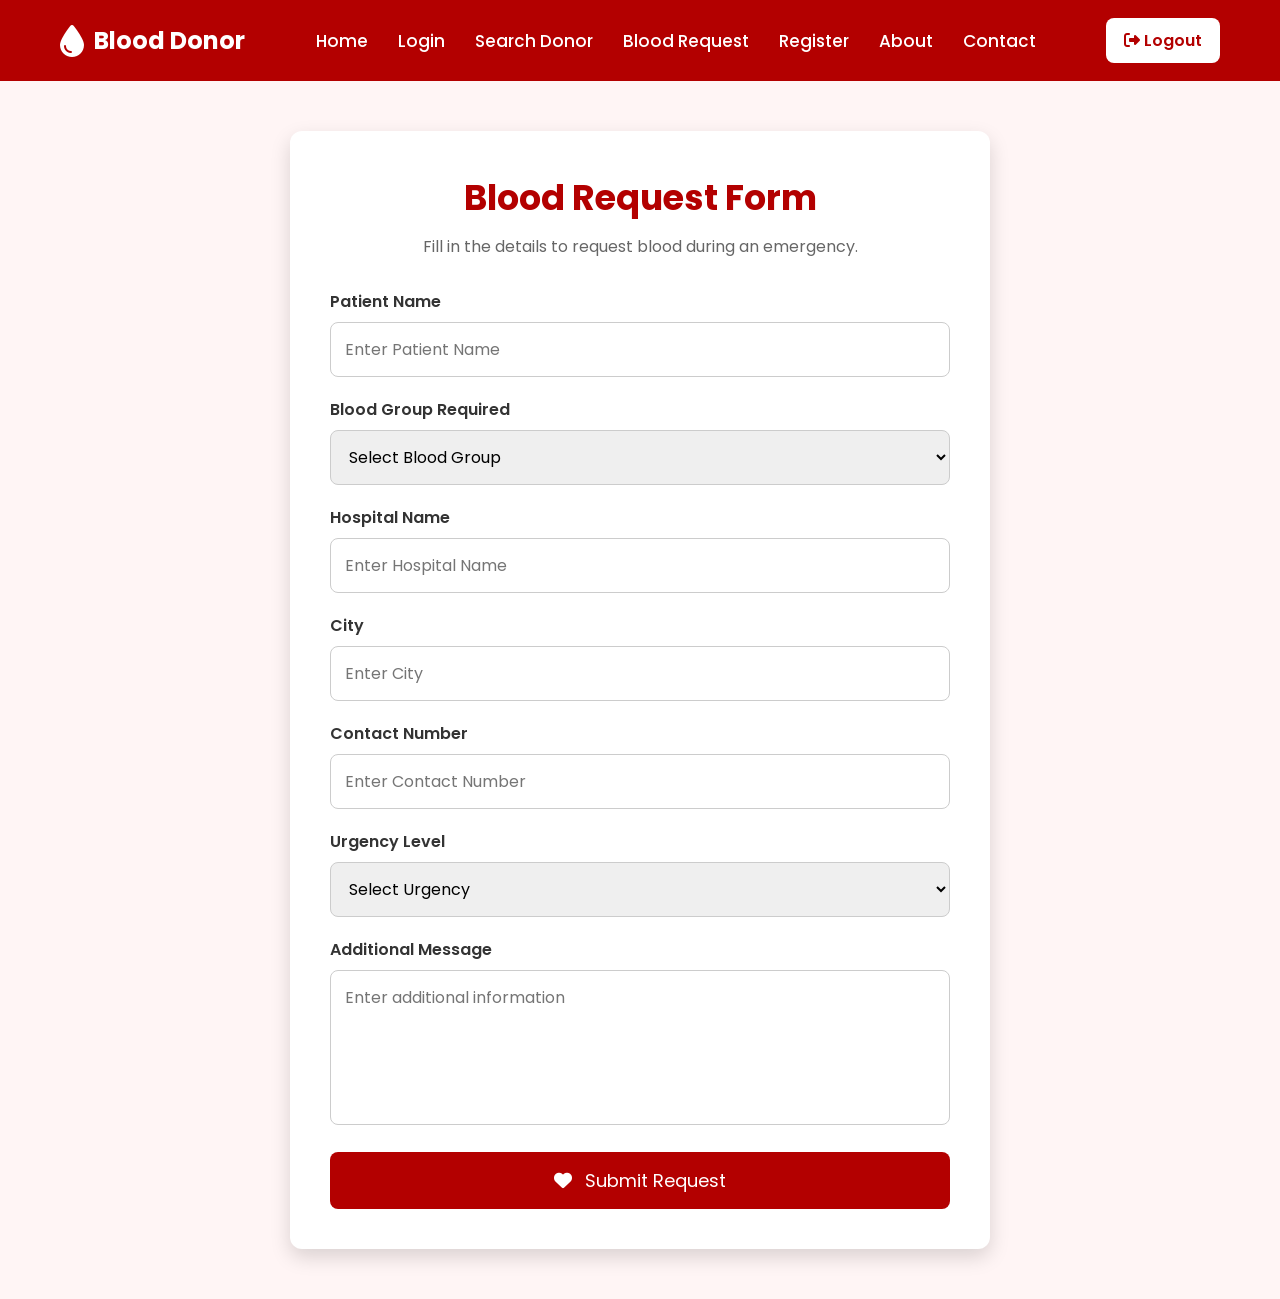
==== bloodrequest.html @ a21cd241 "Add files via upload" ====
<!DOCTYPE html>
<html lang="en">
<head>
    <meta charset="UTF-8">
    <meta name="viewport" content="width=device-width, initial-scale=1.0">
    <title>Blood Request</title>

    <link rel="stylesheet" href="bloodrequest.css">

    <link rel="stylesheet"
    href="https://cdnjs.cloudflare.com/ajax/libs/font-awesome/6.5.1/css/all.min.css">
</head>
<body>

<!-- ================= NAVBAR ================= -->

<nav class="navbar">

    <div class="logo">
        <i class="fa-solid fa-droplet"></i>
        <h2>Blood Donor</h2>
    </div>

    <ul class="nav-links">
        <li><a href="home.html">Home</a></li>
         <li><a href="login.html">Login</a></li>
          <li><a href="search.html">Search Donor</a></li>
        <li><a href="bloodrequest.html">Blood Request</a></li>
    <li><a href="register.html">Register</a></li>
        <li><a href="about.html">About</a></li>
        <li><a href="contact.html">Contact</a></li>
    </ul>

    <a href="login.html" class="logout-btn">
        <i class="fa-solid fa-right-from-bracket"></i>
        Logout
    </a>

</nav> 


<!-- ================= BLOOD REQUEST ================= -->

<section class="request">

    <div class="request-box">

        <h1>Blood Request Form</h1>

        <p>Fill in the details to request blood during an emergency.</p>

        <form>

            <div class="input-box">
                <label>Patient Name</label>
                <input type="text" placeholder="Enter Patient Name" required>
            </div>

            <div class="input-box">
                <label>Blood Group Required</label>

                <select required>
                    <option>Select Blood Group</option>
                    <option>A+</option>
                    <option>A-</option>
                    <option>B+</option>
                    <option>B-</option>
                    <option>AB+</option>
                    <option>AB-</option>
                    <option>O+</option>
                    <option>O-</option>
                </select>

            </div>

            <div class="input-box">
                <label>Hospital Name</label>
                <input type="text" placeholder="Enter Hospital Name" required>
            </div>

            <div class="input-box">
                <label>City</label>
                <input type="text" placeholder="Enter City" required>
            </div>

            <div class="input-box">
                <label>Contact Number</label>
                <input type="tel" placeholder="Enter Contact Number" required>
            </div>

            <div class="input-box">
                <label>Urgency Level</label>

                <select required>
                    <option>Select Urgency</option>
                    <option>Normal</option>
                    <option>Urgent</option>
                    <option>Critical</option>
                </select>

            </div>

            <div class="input-box">
                <label>Additional Message</label>

                <textarea rows="5"
                placeholder="Enter additional information"></textarea>

            </div>

            <button type="submit">
                <i class="fa-solid fa-heart"></i>
                Submit Request
            </button>

        </form>

    </div>

</section>

</body>
</html>
---- bloodrequest.css ----
/* Google Font */
@import url('https://fonts.googleapis.com/css2?family=Poppins:wght@300;400;500;600;700&display=swap');

*{
    margin:0;
    padding:0;
    box-sizing:border-box;
    font-family:'Poppins',sans-serif;
}

body{
    margin: 0;
    padding: 0;
    font-family: "Poppins", sans-serif;
    background: #fff5f5;
}
/* ================= NAVBAR ================= */

.navbar{
    width:100%;
    background:#b30000;
    display:flex;
    justify-content:space-between;
    align-items:center;
    padding:18px 60px;
}

.logo{
    display:flex;
    align-items:center;
    color:white;
}

.logo i{
    font-size:32px;
    margin-right:10px;
}

.logo h2{
    font-size:24px;
}

.nav-links{
    display:flex;
    list-style:none;
}

.nav-links li{
    margin:0 15px;
}

.nav-links li a{
    color:white;
    text-decoration:none;
    font-size:17px;
    font-weight:500;
    transition:0.3s;
}

.nav-links li a:hover{
    color:#ffd700;
}

.logout-btn{
    background:white;
    color:#b30000;
    text-decoration:none;
    padding:10px 18px;
    border-radius:8px;
    font-weight:600;
    transition:0.3s;
}

.logout-btn:hover{
    background:#ffd700;
    color:#b30000;
}

/* ================= REQUEST SECTION ================= */

.request{
    display:flex;
    justify-content:center;
    align-items:center;
    padding:50px 20px;
}

.request-box{
    width:700px;
    background:white;
    padding:40px;
    border-radius:12px;
    box-shadow:0 8px 20px rgba(0,0,0,0.15);
}

.request-box h1{
    text-align:center;
    color:#b30000;
    margin-bottom:10px;
    font-size:35px;
}

.request-box p{
    text-align:center;
    color:#666;
    margin-bottom:30px;
}

/* ================= FORM ================= */

.input-box{
    margin-bottom:20px;
}

.input-box label{
    display:block;
    margin-bottom:8px;
    font-weight:600;
    color:#333;
}

.input-box input,
.input-box select,
.input-box textarea{
    width:100%;
    padding:14px;
    border:1px solid #ccc;
    border-radius:8px;
    font-size:16px;
    outline:none;
}

.input-box input:focus,
.input-box select:focus,
.input-box textarea:focus{
    border:2px solid #b30000;
}

textarea{
    resize:none;
}

/* ================= BUTTON ================= */

button{
    width:100%;
    background:#b30000;
    color:white;
    border:none;
    padding:15px;
    font-size:18px;
    border-radius:8px;
    cursor:pointer;
    transition:0.3s;
}

button:hover{
    background:#8b0000;
}

button i{
    margin-right:8px;
}

/* ================= RESPONSIVE ================= */

@media(max-width:992px){

.navbar{
    flex-direction:column;
}

.nav-links{
    flex-wrap:wrap;
    justify-content:center;
    margin:20px 0;
}

.request-box{
    width:100%;
    padding:25px;
}

.request-box h1{
    font-size:28px;
}

}
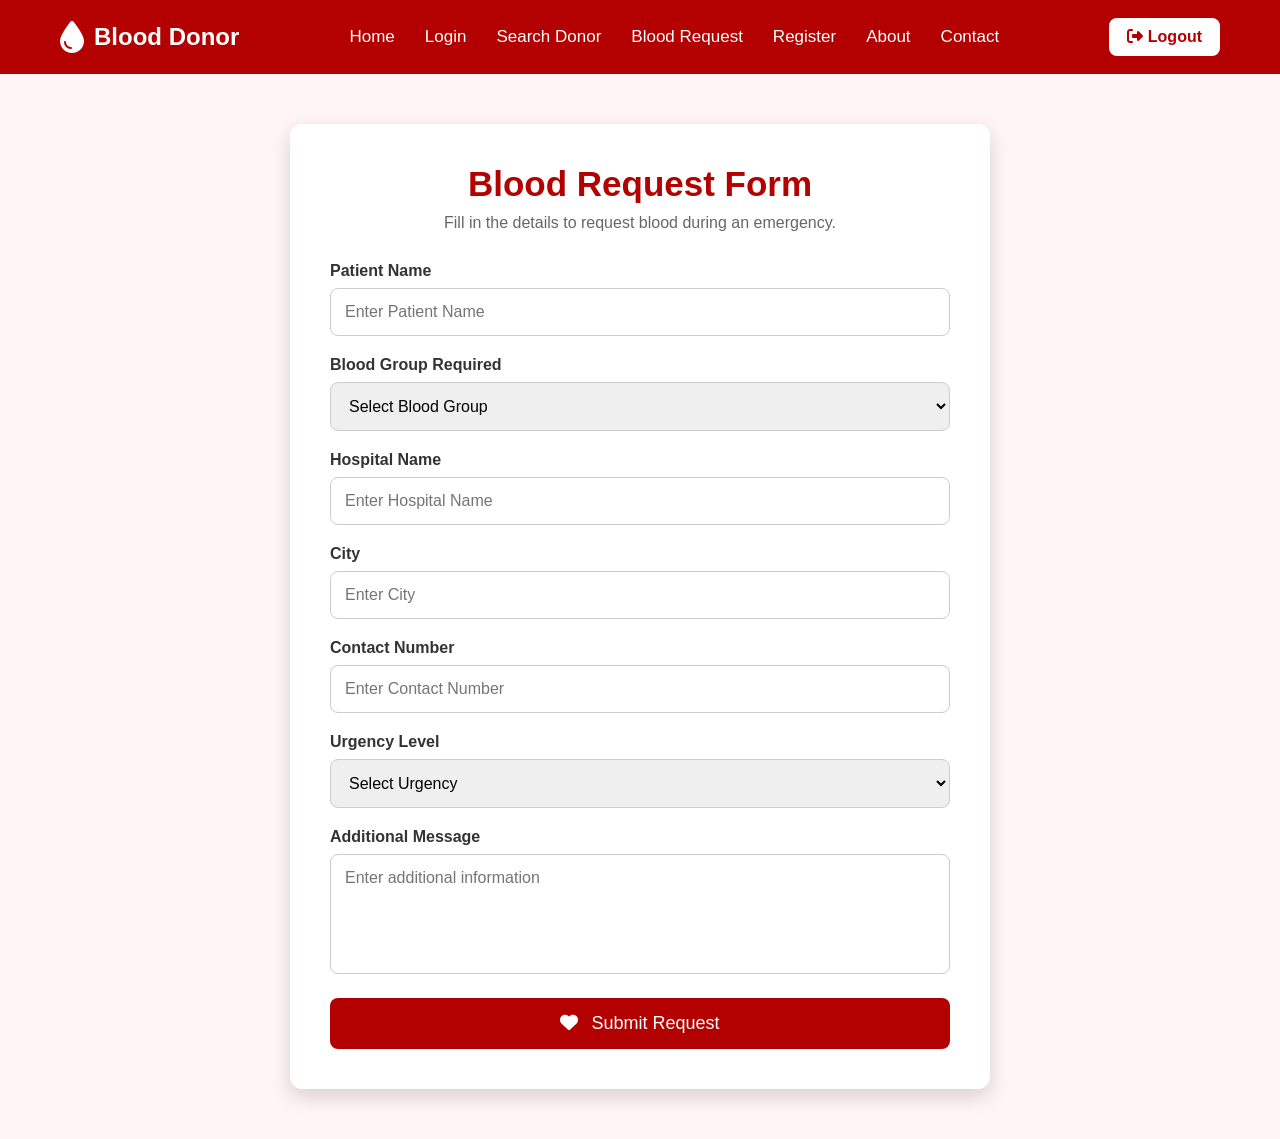
==== commit 5a695ae2: "Fix HTML structure and remove extra lines" ====
--- a/bloodrequest.html
+++ b/bloodrequest.html
@@ -12,7 +12,7 @@
 </head>
 <body>
 
-<!-- ================= NAVBAR ================= -->
+
 
 <nav class="navbar">
 
@@ -38,8 +38,6 @@
 
 </nav> 
 
-
-<!-- ================= BLOOD REQUEST ================= -->
 
 <section class="request">
 
@@ -120,4 +118,4 @@
 </section>
 
 </body>
-</html>+</html>
--- a/bloodrequest.css
+++ b/bloodrequest.css
@@ -1,5 +1,5 @@
-/* Google Font */
-@import url('https://fonts.googleapis.com/css2?family=Poppins:wght@300;400;500;600;700&display=swap');
+
+
 
 *{
     margin:0;
@@ -14,7 +14,6 @@
     font-family: "Poppins", sans-serif;
     background: #fff5f5;
 }
-/* ================= NAVBAR ================= */
 
 .navbar{
     width:100%;
@@ -76,7 +75,7 @@
     color:#b30000;
 }
 
-/* ================= REQUEST SECTION ================= */
+
 
 .request{
     display:flex;
@@ -106,7 +105,6 @@
     margin-bottom:30px;
 }
 
-/* ================= FORM ================= */
 
 .input-box{
     margin-bottom:20px;
@@ -140,7 +138,7 @@
     resize:none;
 }
 
-/* ================= BUTTON ================= */
+
 
 button{
     width:100%;
@@ -162,7 +160,7 @@
     margin-right:8px;
 }
 
-/* ================= RESPONSIVE ================= */
+
 
 @media(max-width:992px){
 
@@ -185,4 +183,4 @@
     font-size:28px;
 }
 
-}+}
